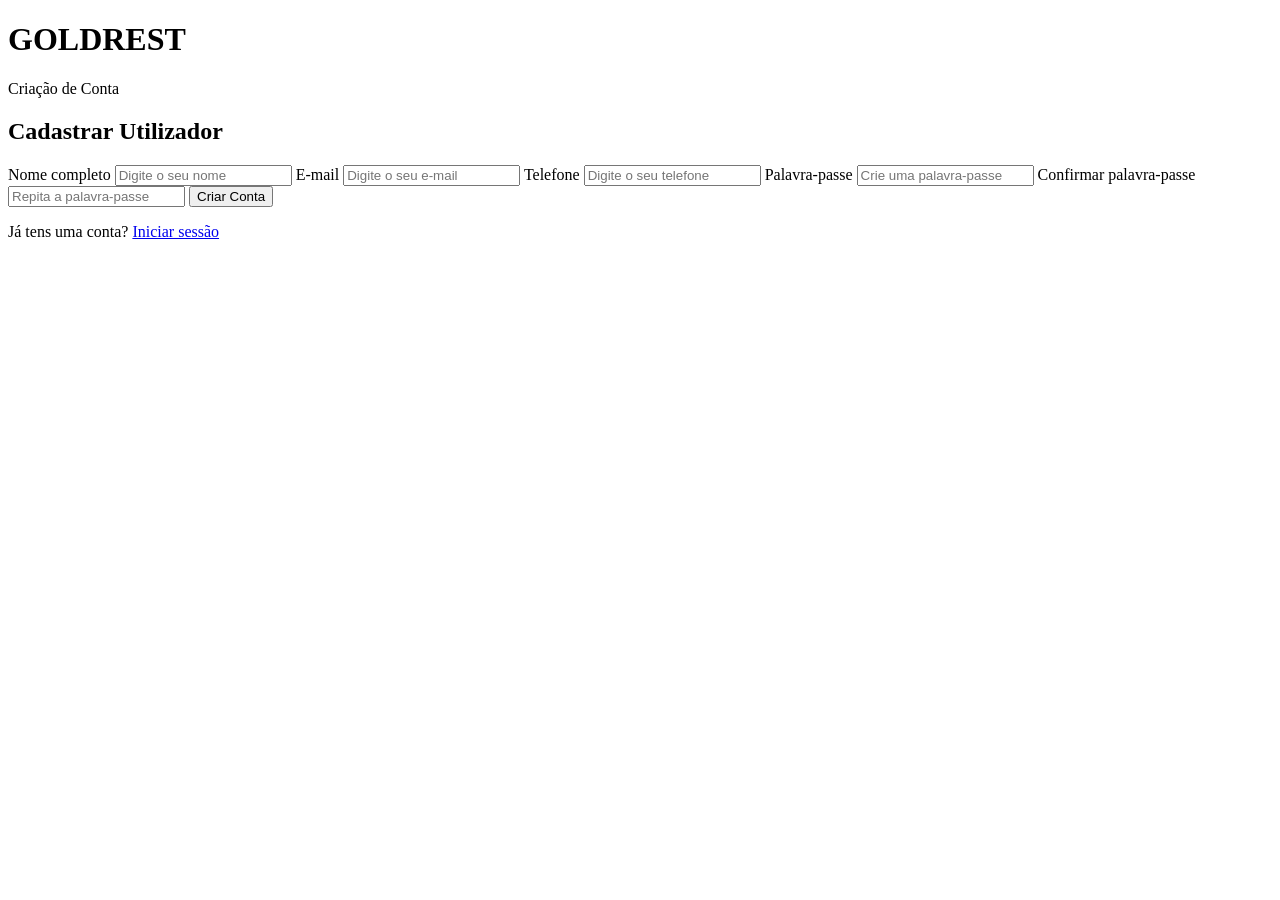
==== cadastrar.html @ c760f5db "Add files via upload" ====
<!DOCTYPE html>
<html lang="pt">
<head>
    <meta charset="UTF-8">
    <meta name="viewport" content="width=device-width, initial-scale=1.0">
    <title>GOLDREST - Cadastro</title>
    <link rel="stylesheet" href="css/style.css">
</head>
<body>

    <div class="container">
        <div class="formulario">

            <h1>GOLDREST</h1>
            <p class="subtitulo">Criação de Conta</p>

            <h2>Cadastrar Utilizador</h2>

            <form id="formCadastro">

                <label for="nome">Nome completo</label>
                <input type="text" id="nome"
                       placeholder="Digite o seu nome" required>

                <label for="email">E-mail</label>
                <input type="email" id="email"
                       placeholder="Digite o seu e-mail" required>

                <label for="telefone">Telefone</label>
                <input type="tel" id="telefone"
                       placeholder="Digite o seu telefone" required>

                <label for="senha">Palavra-passe</label>
                <input type="password" id="senha"
                       placeholder="Crie uma palavra-passe"
                       minlength="6" required>

                <label for="confirmarSenha">Confirmar palavra-passe</label>
                <input type="password" id="confirmarSenha"
                       placeholder="Repita a palavra-passe" required>

                <button type="submit">Criar Conta</button>

            </form>

            <p class="alternativa">
                Já tens uma conta?
                <a href="index.html">Iniciar sessão</a>
            </p>

        </div>
    </div>

    <script src="js/app.js"></script>
</body>
</html>
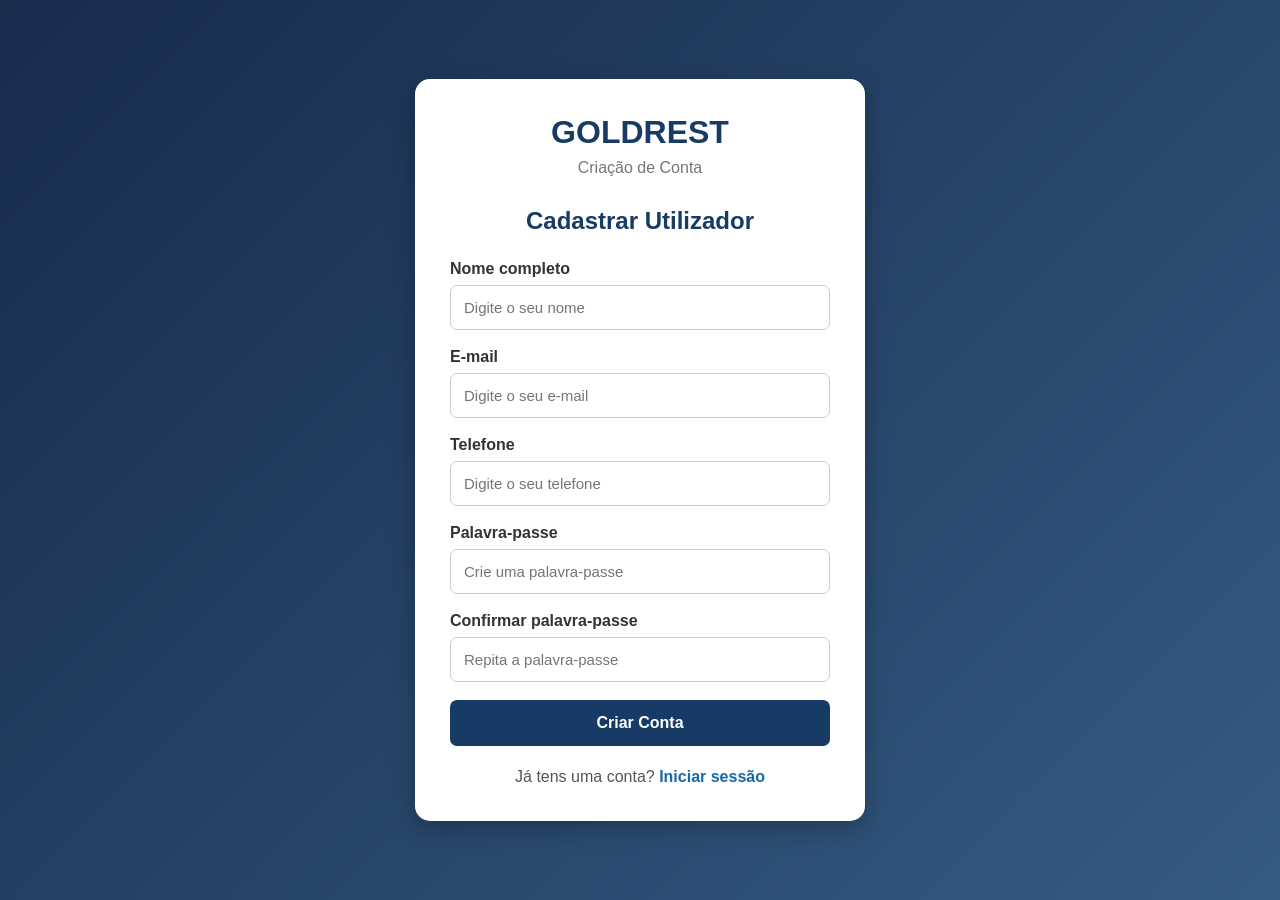
==== commit 541e567b: "Update cadastrar.html" ====
--- a/cadastrar.html
+++ b/cadastrar.html
@@ -4,7 +4,7 @@
     <meta charset="UTF-8">
     <meta name="viewport" content="width=device-width, initial-scale=1.0">
     <title>GOLDREST - Cadastro</title>
-    <link rel="stylesheet" href="css/style.css">
+    <link rel="stylesheet" href="style.css">
 </head>
 <body>
 
@@ -51,6 +51,6 @@
         </div>
     </div>
 
-    <script src="js/app.js"></script>
+    <script src="app.js"></script>
 </body>
 </html>
--- a/style.css
+++ b/style.css
@@ -0,0 +1,1747 @@
+/* CONFIGURAÇÕES GERAIS */
+
+* {
+    margin: 0;
+    padding: 0;
+    box-sizing: border-box;
+    font-family: Arial, sans-serif;
+}
+
+body {
+    min-height: 100vh;
+    background: linear-gradient(135deg, #172b4d, #345b82);
+    display: flex;
+    justify-content: center;
+    align-items: center;
+    padding: 20px;
+}
+
+/* CONTAINER */
+
+.container {
+    width: 100%;
+    max-width: 450px;
+}
+
+/* FORMULÁRIO */
+
+.formulario {
+    background-color: white;
+    padding: 35px;
+    border-radius: 15px;
+    box-shadow: 0 8px 25px rgba(0, 0, 0, 0.25);
+}
+
+h1 {
+    text-align: center;
+    color: #173b65;
+    font-size: 32px;
+    margin-bottom: 8px;
+}
+
+.subtitulo {
+    text-align: center;
+    color: #777;
+    margin-bottom: 30px;
+}
+
+h2 {
+    text-align: center;
+    color: #173b65;
+    margin-bottom: 25px;
+}
+
+/* CAMPOS */
+
+label {
+    display: block;
+    margin-bottom: 7px;
+    color: #333;
+    font-weight: bold;
+}
+
+input {
+    width: 100%;
+    padding: 13px;
+    margin-bottom: 18px;
+    border: 1px solid #ccc;
+    border-radius: 7px;
+    outline: none;
+    font-size: 15px;
+}
+
+input:focus {
+    border-color: #2467a5;
+    box-shadow: 0 0 4px rgba(36, 103, 165, 0.3);
+}
+
+/* BOTÃO */
+
+button {
+    width: 100%;
+    padding: 14px;
+    background-color: #173b65;
+    color: white;
+    border: none;
+    border-radius: 7px;
+    font-size: 16px;
+    font-weight: bold;
+    cursor: pointer;
+    transition: 0.3s;
+}
+
+button:hover {
+    background-color: #28669e;
+}
+
+/* LINKS */
+
+.alternativa {
+    text-align: center;
+    margin-top: 22px;
+    color: #555;
+}
+
+a {
+    color: #1769aa;
+    text-decoration: none;
+    font-weight: bold;
+}
+
+a:hover {
+    text-decoration: underline;
+}
+
+/* ECRÃS PEQUENOS */
+
+@media (max-width: 480px) {
+    .formulario {
+        padding: 25px 20px;
+    }
+}
+
+/* =====================================
+   PAINEL PRINCIPAL GOLDREST
+===================================== */
+
+.pagina-painel {
+    display: flex;
+    align-items: stretch;
+    justify-content: flex-start;
+    padding: 0;
+    background: #f1f4f8;
+    min-height: 100vh;
+}
+
+/* MENU LATERAL */
+
+.menu-lateral {
+    width: 250px;
+    min-height: 100vh;
+    background: #173b65;
+    color: white;
+    padding: 25px 15px;
+    display: flex;
+    flex-direction: column;
+    flex-shrink: 0;
+}
+
+.logo {
+    text-align: center;
+    padding: 10px 0 30px;
+}
+
+.logo h2 {
+    color: #ffffff;
+    font-size: 27px;
+    margin-bottom: 5px;
+}
+
+.logo p {
+    color: #cbd8e7;
+    font-size: 12px;
+}
+
+.menu-lateral nav {
+    display: flex;
+    flex-direction: column;
+    gap: 8px;
+}
+
+.menu-lateral nav a {
+    color: #e6edf5;
+    text-decoration: none;
+    padding: 13px;
+    border-radius: 7px;
+    font-size: 15px;
+    transition: 0.3s;
+}
+
+.menu-lateral nav a:hover,
+.menu-lateral nav a.ativo {
+    background: #2d5b89;
+    color: white;
+}
+
+/* BOTÃO SAIR */
+
+.botao-sair {
+    margin-top: auto;
+    background: #a83d3d;
+    color: white;
+}
+
+.botao-sair:hover {
+    background: #c34c4c;
+}
+
+/* CONTEÚDO */
+
+.conteudo-painel {
+    flex: 1;
+    padding: 30px;
+    min-width: 0;
+}
+
+/* CABEÇALHO */
+
+.cabecalho-painel {
+    display: flex;
+    justify-content: space-between;
+    align-items: center;
+    gap: 20px;
+    margin-bottom: 30px;
+}
+
+.cabecalho-painel h1 {
+    text-align: left;
+    font-size: 27px;
+    color: #173b65;
+    margin-bottom: 7px;
+}
+
+.cabecalho-painel p {
+    color: #777;
+}
+
+.perfil-utilizador {
+    display: flex;
+    align-items: center;
+    gap: 12px;
+    background: white;
+    padding: 12px 18px;
+    border-radius: 10px;
+}
+
+.icone-perfil {
+    background: #e5edf6;
+    color: #173b65;
+    padding: 10px;
+    border-radius: 50%;
+    font-size: 20px;
+}
+
+.perfil-utilizador strong,
+.perfil-utilizador small {
+    display: block;
+}
+
+.perfil-utilizador strong {
+    color: #173b65;
+}
+
+.perfil-utilizador small {
+    color: #888;
+    margin-top: 4px;
+}
+
+/* BOAS-VINDAS */
+
+.mensagem-boas-vindas {
+    background: linear-gradient(120deg, #173b65, #3474a9);
+    color: white;
+    padding: 30px;
+    border-radius: 12px;
+    margin-bottom: 30px;
+}
+
+.mensagem-boas-vindas h2 {
+    color: white;
+    text-align: left;
+    margin-bottom: 10px;
+}
+
+.mensagem-boas-vindas p {
+    color: #e5edf5;
+    line-height: 1.6;
+}
+
+/* ESTATÍSTICAS */
+
+.estatisticas {
+    display: grid;
+    grid-template-columns: repeat(4, 1fr);
+    gap: 18px;
+    margin-bottom: 35px;
+}
+
+.cartao-estatistica {
+    background: white;
+    padding: 22px;
+    border-radius: 10px;
+    box-shadow: 0 3px 10px rgba(0,0,0,0.05);
+}
+
+.icone-cartao {
+    font-size: 24px;
+    color: #3474a9;
+}
+
+.cartao-estatistica h3 {
+    color: #555;
+    font-size: 15px;
+    margin-top: 12px;
+}
+
+.cartao-estatistica p {
+    color: #173b65;
+    font-size: 30px;
+    font-weight: bold;
+    margin: 10px 0;
+}
+
+.cartao-estatistica small {
+    color: #888;
+}
+
+/* ACESSO RÁPIDO */
+
+.secao-atalhos h2 {
+    color: #173b65;
+    text-align: left;
+    margin-bottom: 20px;
+}
+
+.grelha-atalhos {
+    display: grid;
+    grid-template-columns: repeat(3, 1fr);
+    gap: 18px;
+}
+
+.atalho {
+    display: block;
+    background: white;
+    padding: 23px;
+    border-radius: 10px;
+    text-decoration: none;
+    box-shadow: 0 3px 10px rgba(0,0,0,0.05);
+    transition: 0.3s;
+}
+
+.atalho:hover {
+    transform: translateY(-4px);
+    box-shadow: 0 7px 18px rgba(0,0,0,0.1);
+}
+
+.atalho span {
+    font-size: 28px;
+    color: #3474a9;
+}
+
+.atalho h3 {
+    color: #173b65;
+    margin: 12px 0 8px;
+}
+
+.atalho p {
+    color: #777;
+    font-size: 14px;
+    line-height: 1.5;
+}
+
+/* RODAPÉ */
+
+.rodape-painel {
+    text-align: center;
+    color: #888;
+    font-size: 13px;
+    margin-top: 40px;
+}
+
+/* RESPONSIVIDADE */
+
+@media (max-width: 1000px) {
+    .estatisticas {
+        grid-template-columns: repeat(2, 1fr);
+    }
+
+    .grelha-atalhos {
+        grid-template-columns: repeat(2, 1fr);
+    }
+}
+
+@media (max-width: 700px) {
+    .pagina-painel {
+        flex-direction: column;
+    }
+
+    .menu-lateral {
+        width: 100%;
+        min-height: auto;
+    }
+
+    .menu-lateral nav {
+        display: grid;
+        grid-template-columns: repeat(2, 1fr);
+    }
+
+    .botao-sair {
+        margin-top: 20px;
+    }
+
+    .conteudo-painel {
+        padding: 20px;
+    }
+
+    .cabecalho-painel {
+        align-items: flex-start;
+        flex-direction: column;
+    }
+}
+
+@media (max-width: 450px) {
+    .estatisticas,
+    .grelha-atalhos {
+        grid-template-columns: 1fr;
+    }
+}
+
+/* =====================================
+   MÓDULO DE GESTÃO DE PRODUTOS
+===================================== */
+
+.area-produtos,
+.area-lista-produtos {
+    background: white;
+    padding: 25px;
+    border-radius: 12px;
+    margin-bottom: 25px;
+    box-shadow: 0 3px 10px rgba(0, 0, 0, 0.05);
+}
+
+.cabecalho-secao {
+    display: flex;
+    justify-content: space-between;
+    align-items: center;
+    gap: 20px;
+    margin-bottom: 25px;
+}
+
+.cabecalho-secao h2 {
+    color: #173b65;
+    text-align: left;
+    margin-bottom: 7px;
+}
+
+.cabecalho-secao p {
+    color: #888;
+    font-size: 14px;
+}
+
+/* FORMULÁRIO DE PRODUTOS */
+
+.form-produto {
+    width: 100%;
+}
+
+.campos-produto {
+    display: grid;
+    grid-template-columns: repeat(2, 1fr);
+    gap: 20px;
+}
+
+.campo {
+    display: flex;
+    flex-direction: column;
+}
+
+.campo label {
+    margin-bottom: 8px;
+    color: #333;
+    font-size: 14px;
+}
+
+.campo input,
+.campo select,
+.campo textarea {
+    width: 100%;
+    padding: 12px;
+    border: 1px solid #d5dce5;
+    border-radius: 7px;
+    font-size: 14px;
+    background: white;
+}
+
+.campo textarea {
+    min-height: 90px;
+    resize: vertical;
+}
+
+.campo input:focus,
+.campo select:focus,
+.campo textarea:focus {
+    outline: none;
+    border-color: #3474a9;
+}
+
+.campo-completo {
+    grid-column: 1 / -1;
+}
+
+.previsualizacao-imagem {
+    width: 110px;
+    height: 110px;
+    object-fit: cover;
+    border-radius: 50%;
+    margin-top: 12px;
+    border: 3px solid #dce7f1;
+}
+
+.botoes-formulario {
+    display: flex;
+    gap: 12px;
+    margin-top: 22px;
+}
+
+.botoes-formulario button {
+    width: auto;
+    min-width: 160px;
+    padding: 12px 20px;
+}
+
+.botao-cancelar {
+    background: #777;
+}
+
+.botao-cancelar:hover {
+    background: #555;
+}
+
+/* PESQUISA */
+
+.pesquisa-produto {
+    max-width: 270px;
+    padding: 12px;
+    border: 1px solid #d5dce5;
+    border-radius: 7px;
+    outline: none;
+}
+
+/* TABELA */
+
+.tabela-responsiva {
+    width: 100%;
+    overflow-x: auto;
+}
+
+.tabela-produtos {
+    width: 100%;
+    border-collapse: collapse;
+    min-width: 650px;
+}
+
+.tabela-produtos th,
+.tabela-produtos td {
+    padding: 14px 12px;
+    border-bottom: 1px solid #e9edf2;
+    text-align: left;
+    font-size: 14px;
+}
+
+.tabela-produtos th {
+    background: #f2f5f9;
+    color: #173b65;
+}
+
+.imagem-tabela {
+    width: 48px;
+    height: 48px;
+    object-fit: cover;
+    border-radius: 50%;
+    border: 2px solid #e0e7ef;
+}
+
+.sem-imagem {
+    width: 48px;
+    height: 48px;
+    display: flex;
+    align-items: center;
+    justify-content: center;
+    background: #e9eff6;
+    color: #173b65;
+    border-radius: 50%;
+    font-size: 20px;
+}
+
+.acoes-produto {
+    display: flex;
+    gap: 7px;
+}
+
+.acoes-produto button {
+    width: auto;
+    padding: 8px 12px;
+    font-size: 12px;
+}
+
+.botao-editar {
+    background: #3474a9;
+}
+
+.botao-eliminar {
+    background: #b84040;
+}
+
+.botao-editar:hover {
+    background: #245982;
+}
+
+.botao-eliminar:hover {
+    background: #922d2d;
+}
+
+.mensagem-vazia {
+    color: #888;
+    text-align: center;
+    padding: 25px;
+}
+
+/* RESPONSIVIDADE DOS PRODUTOS */
+
+@media (max-width: 700px) {
+    .campos-produto {
+        grid-template-columns: 1fr;
+    }
+
+    .campo-completo {
+        grid-column: auto;
+    }
+
+    .cabecalho-secao {
+        align-items: stretch;
+        flex-direction: column;
+    }
+
+    .pesquisa-produto {
+        max-width: 100%;
+    }
+
+    .botoes-formulario {
+        flex-direction: column;
+    }
+
+    .botoes-formulario button {
+        width: 100%;
+    }
+}
+
+/* =========================================
+   GESTÃO DE MESAS - GOLDREST
+========================================= */
+
+.pagina-mesas {
+    width: 90%;
+    max-width: 1200px;
+    margin: 35px auto;
+}
+
+.cabecalho-mesas {
+    display: flex;
+    justify-content: space-between;
+    align-items: center;
+    gap: 20px;
+    margin-bottom: 30px;
+}
+
+.cabecalho-mesas h1 {
+    color: #123c69;
+    margin-bottom: 8px;
+}
+
+.cabecalho-mesas p {
+    color: #666;
+}
+
+.botao-voltar {
+    background: #123c69;
+    color: white;
+    padding: 11px 18px;
+    border-radius: 7px;
+    text-decoration: none;
+}
+
+.resumo-mesas {
+    display: grid;
+    grid-template-columns: repeat(3, 1fr);
+    gap: 20px;
+    margin-bottom: 30px;
+}
+
+.cartao-mesa-resumo {
+    background: white;
+    padding: 22px;
+    border-radius: 10px;
+    box-shadow: 0 2px 10px rgba(0, 0, 0, 0.08);
+    border-left: 5px solid #176b9b;
+}
+
+.cartao-mesa-resumo h3 {
+    color: #555;
+    font-size: 16px;
+}
+
+.cartao-mesa-resumo p {
+    color: #123c69;
+    font-size: 28px;
+    font-weight: bold;
+    margin-top: 10px;
+}
+
+.area-gestao-mesas {
+    display: grid;
+    grid-template-columns: 320px 1fr;
+    gap: 25px;
+    align-items: start;
+}
+
+.formulario-mesas,
+.lista-mesas {
+    background: white;
+    padding: 22px;
+    border-radius: 10px;
+    box-shadow: 0 2px 10px rgba(0, 0, 0, 0.08);
+}
+
+.formulario-mesas h2,
+.lista-mesas h2 {
+    color: #123c69;
+    margin-bottom: 20px;
+}
+
+.campo-mesa {
+    margin-bottom: 17px;
+}
+
+.campo-mesa label {
+    display: block;
+    margin-bottom: 7px;
+    font-weight: bold;
+}
+
+.campo-mesa input,
+.campo-mesa select,
+#pesquisaMesa {
+    width: 100%;
+    padding: 11px;
+    border: 1px solid #ccc;
+    border-radius: 6px;
+    font-size: 15px;
+}
+
+.botoes-mesa {
+    display: flex;
+    flex-wrap: wrap;
+    gap: 10px;
+}
+
+.botoes-mesa button {
+    border: none;
+    padding: 11px 15px;
+    border-radius: 6px;
+    cursor: pointer;
+    background: #123c69;
+    color: white;
+}
+
+#botaoCancelarMesa {
+    background: #777;
+}
+
+.titulo-lista-mesas {
+    display: flex;
+    justify-content: space-between;
+    align-items: center;
+    gap: 15px;
+    margin-bottom: 15px;
+}
+
+#pesquisaMesa {
+    max-width: 230px;
+}
+
+.tabela-responsiva {
+    width: 100%;
+    overflow-x: auto;
+}
+
+.tabela-mesas {
+    width: 100%;
+    border-collapse: collapse;
+}
+
+.tabela-mesas th,
+.tabela-mesas td {
+    padding: 13px;
+    border-bottom: 1px solid #ddd;
+    text-align: left;
+}
+
+.tabela-mesas th {
+    background: #123c69;
+    color: white;
+}
+
+.estado-livre {
+    color: #168344;
+    font-weight: bold;
+}
+
+.estado-ocupada {
+    color: #c0392b;
+    font-weight: bold;
+}
+
+.acao-editar-mesa,
+.acao-eliminar-mesa {
+    border: none;
+    padding: 8px 10px;
+    border-radius: 5px;
+    cursor: pointer;
+    color: white;
+    margin: 2px;
+}
+
+.acao-editar-mesa {
+    background: #176b9b;
+}
+
+.acao-eliminar-mesa {
+    background: #c0392b;
+}
+
+.mensagem-mesas {
+    color: #777;
+    margin-top: 15px;
+}
+
+@media (max-width: 800px) {
+    .area-gestao-mesas {
+        grid-template-columns: 1fr;
+    }
+
+    .resumo-mesas {
+        grid-template-columns: 1fr;
+    }
+
+    .cabecalho-mesas,
+    .titulo-lista-mesas {
+        align-items: stretch;
+        flex-direction: column;
+    }
+
+    #pesquisaMesa {
+        max-width: none;
+    }
+}
+
+/* =========================================
+   GESTÃO DE PEDIDOS - GOLDREST
+========================================= */
+
+.pagina-pedidos {
+    width: 92%;
+    max-width: 1250px;
+    margin: 35px auto;
+}
+
+.cabecalho-pedidos {
+    display: flex;
+    justify-content: space-between;
+    align-items: center;
+    gap: 20px;
+    margin-bottom: 25px;
+}
+
+.cabecalho-pedidos h1 {
+    color: #123c69;
+    margin-bottom: 8px;
+}
+
+.cabecalho-pedidos p {
+    color: #666;
+}
+
+.botao-voltar-pedidos {
+    background: #123c69;
+    color: white;
+    text-decoration: none;
+    padding: 11px 18px;
+    border-radius: 7px;
+}
+
+.area-novo-pedido,
+.area-lista-pedidos {
+    background: white;
+    padding: 25px;
+    margin-bottom: 25px;
+    border-radius: 10px;
+    box-shadow: 0 2px 10px rgba(0, 0, 0, 0.08);
+}
+
+.area-novo-pedido h2,
+.area-lista-pedidos h2 {
+    color: #123c69;
+    margin-bottom: 20px;
+}
+
+.dados-pedido {
+    display: grid;
+    grid-template-columns: 1.3fr 1.5fr 0.8fr auto;
+    align-items: end;
+    gap: 15px;
+    margin-bottom: 25px;
+}
+
+.campo-pedido label {
+    display: block;
+    font-weight: bold;
+    margin-bottom: 8px;
+}
+
+.campo-pedido input,
+.campo-pedido select {
+    width: 100%;
+    padding: 11px;
+    border: 1px solid #ccc;
+    border-radius: 6px;
+    font-size: 15px;
+}
+
+#botaoAdicionarItem,
+#botaoGuardarPedido {
+    border: none;
+    padding: 12px 17px;
+    background: #123c69;
+    color: white;
+    border-radius: 6px;
+    cursor: pointer;
+}
+
+#botaoGuardarPedido {
+    margin-top: 20px;
+    background: #168344;
+}
+
+.area-novo-pedido h3 {
+    color: #333;
+    margin-bottom: 15px;
+}
+
+.tabela-pedidos {
+    width: 100%;
+    border-collapse: collapse;
+}
+
+.tabela-pedidos th,
+.tabela-pedidos td {
+    padding: 13px;
+    border-bottom: 1px solid #ddd;
+    text-align: left;
+}
+
+.tabela-pedidos th {
+    background: #123c69;
+    color: white;
+}
+
+.total-pedido {
+    display: flex;
+    justify-content: flex-end;
+    gap: 15px;
+    align-items: center;
+    margin-top: 20px;
+    font-size: 19px;
+}
+
+.total-pedido strong {
+    color: #168344;
+}
+
+.mensagem-pedido {
+    color: #777;
+    margin-top: 15px;
+}
+
+.estado-pedido {
+    font-weight: bold;
+}
+
+.estado-em-preparacao {
+    color: #b7791f;
+}
+
+.estado-concluido {
+    color: #168344;
+}
+
+.estado-cancelado {
+    color: #c0392b;
+}
+
+.acao-concluir-pedido,
+.acao-cancelar-pedido,
+.acao-remover-item {
+    border: none;
+    padding: 8px 10px;
+    border-radius: 5px;
+    cursor: pointer;
+    color: white;
+    margin: 2px;
+}
+
+.acao-concluir-pedido {
+    background: #168344;
+}
+
+.acao-cancelar-pedido,
+.acao-remover-item {
+    background: #c0392b;
+}
+
+@media (max-width: 850px) {
+    .dados-pedido {
+        grid-template-columns: 1fr 1fr;
+    }
+}
+
+@media (max-width: 600px) {
+    .dados-pedido {
+        grid-template-columns: 1fr;
+    }
+
+    .cabecalho-pedidos {
+        flex-direction: column;
+        align-items: flex-start;
+    }
+
+    .total-pedido {
+        justify-content: flex-start;
+        flex-wrap: wrap;
+    }
+}
+
+/* =========================================
+   GESTÃO DE VENDAS - GOLDREST
+========================================= */
+
+.pagina-vendas {
+    width: 92%;
+    max-width: 1250px;
+    margin: 35px auto;
+}
+
+.cabecalho-vendas {
+    display: flex;
+    justify-content: space-between;
+    align-items: center;
+    gap: 20px;
+    margin-bottom: 30px;
+}
+
+.cabecalho-vendas h1 {
+    color: #123c69;
+    margin-bottom: 8px;
+}
+
+.cabecalho-vendas p {
+    color: #666;
+}
+
+.botao-voltar-vendas {
+    background: #123c69;
+    color: white;
+    padding: 11px 18px;
+    border-radius: 7px;
+    text-decoration: none;
+}
+
+.resumo-vendas {
+    display: grid;
+    grid-template-columns: repeat(2, 1fr);
+    gap: 20px;
+    margin-bottom: 30px;
+}
+
+.cartao-venda {
+    background: white;
+    padding: 24px;
+    border-radius: 10px;
+    box-shadow: 0 2px 10px rgba(0, 0, 0, 0.08);
+    border-left: 5px solid #176b9b;
+}
+
+.cartao-venda h3 {
+    color: #555;
+    font-size: 16px;
+}
+
+.cartao-venda p {
+    color: #123c69;
+    font-size: 27px;
+    font-weight: bold;
+    margin-top: 12px;
+}
+
+.area-historico-vendas {
+    background: white;
+    padding: 25px;
+    border-radius: 10px;
+    box-shadow: 0 2px 10px rgba(0, 0, 0, 0.08);
+}
+
+.cabecalho-historico {
+    display: flex;
+    justify-content: space-between;
+    align-items: center;
+    gap: 20px;
+    margin-bottom: 20px;
+}
+
+.cabecalho-historico h2 {
+    color: #123c69;
+    margin-bottom: 7px;
+}
+
+.cabecalho-historico p {
+    color: #777;
+}
+
+#pesquisaVendas {
+    width: 260px;
+    padding: 11px;
+    border: 1px solid #ccc;
+    border-radius: 6px;
+    font-size: 15px;
+}
+
+.tabela-vendas {
+    width: 100%;
+    border-collapse: collapse;
+}
+
+.tabela-vendas th,
+.tabela-vendas td {
+    padding: 13px;
+    border-bottom: 1px solid #ddd;
+    text-align: left;
+}
+
+.tabela-vendas th {
+    background: #123c69;
+    color: white;
+}
+
+.mensagem-vendas {
+    color: #777;
+    margin-top: 15px;
+}
+
+@media (max-width: 750px) {
+    .cabecalho-vendas,
+    .cabecalho-historico {
+        flex-direction: column;
+        align-items: stretch;
+    }
+
+    .resumo-vendas {
+        grid-template-columns: 1fr;
+    }
+
+    #pesquisaVendas {
+        width: 100%;
+    }
+}
+
+/* =========================================
+   GESTÃO DE STOCK - GOLDREST
+========================================= */
+
+.pagina-stock {
+    background: #f1f4f8;
+}
+
+.conteudo-modulo {
+    width: 100%;
+    max-width: 1400px;
+    margin: auto;
+    padding: 30px;
+}
+
+.cabecalho-modulo {
+    display: flex;
+    justify-content: space-between;
+    align-items: center;
+    gap: 20px;
+    margin-bottom: 30px;
+}
+
+.cabecalho-modulo h1 {
+    color: #123c69;
+    margin-bottom: 8px;
+}
+
+.cabecalho-modulo p,
+.descricao-stock {
+    color: #777;
+    font-size: 14px;
+}
+
+.estatisticas-stock {
+    display: grid;
+    grid-template-columns: repeat(4, 1fr);
+    gap: 20px;
+    margin-bottom: 25px;
+}
+
+.cartao-stock {
+    background: white;
+    padding: 22px;
+    border-radius: 10px;
+    box-shadow: 0 2px 8px rgba(0,0,0,0.06);
+}
+
+.cartao-stock span {
+    color: #777;
+    font-size: 14px;
+}
+
+.cartao-stock h2 {
+    color: #123c69;
+    font-size: 28px;
+    margin-top: 12px;
+}
+
+.cartao-modulo-stock {
+    background: white;
+    padding: 25px;
+    border-radius: 10px;
+    margin-bottom: 25px;
+    box-shadow: 0 2px 8px rgba(0,0,0,0.06);
+}
+
+.cartao-modulo-stock h2 {
+    color: #123c69;
+    margin-bottom: 10px;
+}
+
+.campos-stock {
+    display: grid;
+    grid-template-columns: repeat(3, 1fr);
+    gap: 20px;
+    margin: 22px 0 20px;
+}
+
+.campo-stock {
+    display: flex;
+    flex-direction: column;
+    gap: 8px;
+}
+
+.campo-stock label {
+    font-weight: bold;
+    color: #444;
+}
+
+.campo-stock input,
+.campo-stock select,
+.campo-stock textarea,
+#pesquisaStock {
+    width: 100%;
+    padding: 12px;
+    border: 1px solid #ddd;
+    border-radius: 6px;
+    outline: none;
+    font-size: 14px;
+    background: white;
+}
+
+.botao-registar-stock {
+    background: #123c69;
+    color: white;
+    border: none;
+    padding: 13px 22px;
+    border-radius: 6px;
+    cursor: pointer;
+}
+
+.botao-registar-stock:hover {
+    background: #176baf;
+}
+
+.titulo-lista-stock {
+    display: flex;
+    justify-content: space-between;
+    align-items: center;
+    gap: 20px;
+    margin-bottom: 20px;
+}
+
+#pesquisaStock {
+    max-width: 280px;
+}
+
+.tabela-stock {
+    width: 100%;
+    border-collapse: collapse;
+    min-width: 600px;
+}
+
+.tabela-stock th,
+.tabela-stock td {
+    padding: 15px;
+    text-align: left;
+    border-bottom: 1px solid #eee;
+}
+
+.tabela-stock th {
+    background: #f5f7fa;
+    color: #123c69;
+}
+
+.tabela-stock td {
+    color: #555;
+}
+
+.estado-stock,
+.estado-funcionario {
+    display: inline-block;
+    padding: 6px 10px;
+    border-radius: 20px;
+    font-size: 12px;
+    font-weight: bold;
+}
+
+.stock-disponivel,
+.funcionario-ativo {
+    background: #d9f5e3;
+    color: #18783a;
+}
+
+.stock-baixo {
+    background: #fff0c2;
+    color: #936500;
+}
+
+.stock-esgotado,
+.funcionario-inativo {
+    background: #ffe0e0;
+    color: #b42318;
+}
+
+
+/* =========================================
+   GESTÃO DE FUNCIONÁRIOS - GOLDREST
+========================================= */
+
+.pagina-funcionarios {
+    background: #f1f4f8;
+}
+
+.botao-cancelar-funcionario {
+    background: #777;
+    color: white;
+    border: none;
+    padding: 13px 22px;
+    border-radius: 6px;
+    cursor: pointer;
+    margin-left: 8px;
+}
+
+.botao-cancelar-funcionario:hover {
+    background: #555;
+}
+
+.acoes-funcionario {
+    display: flex;
+    align-items: center;
+    gap: 8px;
+    flex-wrap: wrap;
+}
+
+.botao-editar-funcionario,
+.botao-remover-funcionario {
+    border: none;
+    padding: 8px 12px;
+    border-radius: 5px;
+    cursor: pointer;
+    color: white;
+}
+
+.botao-editar-funcionario {
+    background: #176baf;
+}
+
+.botao-remover-funcionario {
+    background: #c0392b;
+}
+
+.botao-editar-funcionario:hover {
+    background: #123c69;
+}
+
+.botao-remover-funcionario:hover {
+    background: #922b21;
+}
+
+
+/* =========================================
+   RELATÓRIOS - GOLDREST
+========================================= */
+
+.pagina-relatorios {
+    background: #f1f4f8;
+}
+
+.estatisticas-relatorios {
+    display: grid;
+    grid-template-columns: repeat(4, 1fr);
+    gap: 20px;
+    margin-bottom: 25px;
+}
+
+.cartao-relatorio {
+    background: white;
+    padding: 22px;
+    border-radius: 10px;
+    box-shadow: 0 2px 8px rgba(0,0,0,0.06);
+}
+
+.cartao-relatorio span {
+    color: #777;
+    font-size: 14px;
+}
+
+.cartao-relatorio h2 {
+    color: #123c69;
+    font-size: 25px;
+    margin: 12px 0 8px;
+    overflow-wrap: anywhere;
+}
+
+.cartao-relatorio small {
+    color: #888;
+    font-size: 12px;
+}
+
+
+/* =========================================
+   DEFINIÇÕES - GOLDREST
+========================================= */
+
+.pagina-definicoes {
+    background: #f1f4f8;
+}
+
+.campo-completo-definicoes {
+    grid-column: 1 / -1;
+}
+
+.visualizacao-logo {
+    display: flex;
+    align-items: center;
+    gap: 15px;
+    margin-top: 15px;
+    flex-wrap: wrap;
+}
+
+.visualizacao-logo img {
+    width: 100px;
+    height: 100px;
+    object-fit: contain;
+    border: 1px solid #ddd;
+    border-radius: 50%;
+    background: white;
+    padding: 5px;
+}
+
+.visualizacao-logo p {
+    color: #777;
+    font-size: 13px;
+}
+
+.acoes-definicoes {
+    display: flex;
+    gap: 12px;
+    flex-wrap: wrap;
+    margin-top: 22px;
+}
+
+.botao-limpar-definicoes {
+    padding: 12px 20px;
+    border: none;
+    border-radius: 6px;
+    background: #e5e7eb;
+    color: #333;
+    cursor: pointer;
+    font-weight: bold;
+}
+
+.botao-limpar-definicoes:hover {
+    background: #d1d5db;
+}
+
+.mensagem-definicoes {
+    margin-top: 15px;
+    font-weight: bold;
+}
+
+.resumo-definicoes {
+    display: grid;
+    gap: 14px;
+    margin-top: 20px;
+}
+
+.resumo-definicoes p {
+    padding: 12px;
+    background: #f4f6f9;
+    border-radius: 6px;
+    overflow-wrap: anywhere;
+}
+
+.resumo-definicoes strong {
+    color: #123c69;
+}
+
+
+/* =========================================
+   CORREÇÕES GERAIS DE TODOS OS MÓDULOS
+========================================= */
+
+/* O Login e o Cadastro continuam centralizados.
+   Os módulos passam a ocupar a página normalmente. */
+
+body.pagina-painel,
+body.pagina-mesas,
+body.pagina-pedidos,
+body.pagina-vendas,
+body.pagina-stock,
+body.pagina-funcionarios,
+body.pagina-relatorios,
+body.pagina-definicoes,
+body.pagina-produtos {
+    min-height: 100vh;
+    padding: 0;
+}
+
+body.pagina-painel {
+    display: flex;
+    align-items: stretch;
+    justify-content: flex-start;
+}
+
+body.pagina-mesas,
+body.pagina-pedidos,
+body.pagina-vendas,
+body.pagina-stock,
+body.pagina-funcionarios,
+body.pagina-relatorios,
+body.pagina-definicoes,
+body.pagina-produtos {
+    display: block;
+    background: #f1f4f8;
+}
+
+/* Títulos dos módulos */
+
+.pagina-mesas h1,
+.pagina-pedidos h1,
+.pagina-vendas h1,
+.pagina-stock h1,
+.pagina-funcionarios h1,
+.pagina-relatorios h1,
+.pagina-definicoes h1,
+.pagina-produtos h1 {
+    text-align: left;
+}
+
+.pagina-mesas h2,
+.pagina-pedidos h2,
+.pagina-vendas h2,
+.pagina-stock h2,
+.pagina-funcionarios h2,
+.pagina-relatorios h2,
+.pagina-definicoes h2,
+.pagina-produtos h2 {
+    text-align: left;
+}
+
+/* Campos dos formulários */
+
+.pagina-mesas input,
+.pagina-mesas select,
+.pagina-pedidos input,
+.pagina-pedidos select,
+.pagina-vendas input,
+.pagina-stock input,
+.pagina-stock select,
+.pagina-stock textarea,
+.pagina-funcionarios input,
+.pagina-funcionarios select,
+.pagina-relatorios input,
+.pagina-definicoes input,
+.pagina-definicoes select,
+.pagina-definicoes textarea,
+.pagina-produtos input,
+.pagina-produtos select,
+.pagina-produtos textarea {
+    margin-bottom: 0;
+    max-width: 100%;
+}
+
+/* Botões dos módulos */
+
+.pagina-mesas button,
+.pagina-pedidos button,
+.pagina-vendas button,
+.pagina-stock button,
+.pagina-funcionarios button,
+.pagina-relatorios button,
+.pagina-definicoes button,
+.pagina-produtos button {
+    width: auto;
+    margin-bottom: 0;
+}
+
+/* Tabelas */
+
+.tabela-responsiva {
+    width: 100%;
+    max-width: 100%;
+    overflow-x: auto;
+}
+
+.tabela-responsiva th,
+.tabela-responsiva td {
+    vertical-align: middle;
+}
+
+.tabela-responsiva tbody tr:hover {
+    background: #f6f9fc;
+}
+
+/* Formulários e cartões */
+
+.formulario-mesas,
+.area-novo-pedido,
+.area-lista-pedidos,
+.area-historico-vendas,
+.cartao-modulo-stock,
+.area-produtos,
+.area-lista-produtos {
+    width: 100%;
+    min-width: 0;
+}
+
+.campo,
+.campo-mesa,
+.campo-pedido,
+.campo-stock {
+    min-width: 0;
+}
+
+/* Imagens circulares */
+
+.imagem-tabela,
+.previsualizacao-imagem {
+    border-radius: 50%;
+    object-fit: cover;
+}
+
+/* Menu lateral */
+
+.menu-lateral {
+    position: relative;
+    z-index: 2;
+}
+
+.menu-lateral nav a {
+    display: block;
+}
+
+/* Ecrãs médios */
+
+@media (max-width: 900px) {
+    .estatisticas-stock,
+    .estatisticas-relatorios {
+        grid-template-columns: repeat(2, 1fr);
+    }
+
+    .campos-stock {
+        grid-template-columns: repeat(2, 1fr);
+    }
+
+    .conteudo-modulo {
+        padding: 20px;
+    }
+}
+
+/* Ecrãs pequenos */
+
+@media (max-width: 600px) {
+    .conteudo-modulo {
+        padding: 14px;
+    }
+
+    .estatisticas-stock,
+    .estatisticas-relatorios,
+    .campos-stock {
+        grid-template-columns: 1fr;
+    }
+
+    .cabecalho-modulo,
+    .titulo-lista-stock {
+        flex-direction: column;
+        align-items: stretch;
+    }
+
+    .area-produtos,
+    .area-lista-produtos,
+    .area-novo-pedido,
+    .area-lista-pedidos,
+    .area-historico-vendas,
+    .formulario-mesas,
+    .lista-mesas,
+    .cartao-modulo-stock {
+        padding: 16px;
+    }
+
+    #pesquisaStock {
+        max-width: 100%;
+    }
+
+    .acoes-definicoes {
+        flex-direction: column;
+    }
+
+    .acoes-definicoes button {
+        width: 100%;
+    }
+
+    .botao-cancelar-funcionario {
+        margin: 10px 0 0;
+    }
+}
+
+/* =========================================
+   FIM DO CSS DO GOLDREST
+========================================= */
